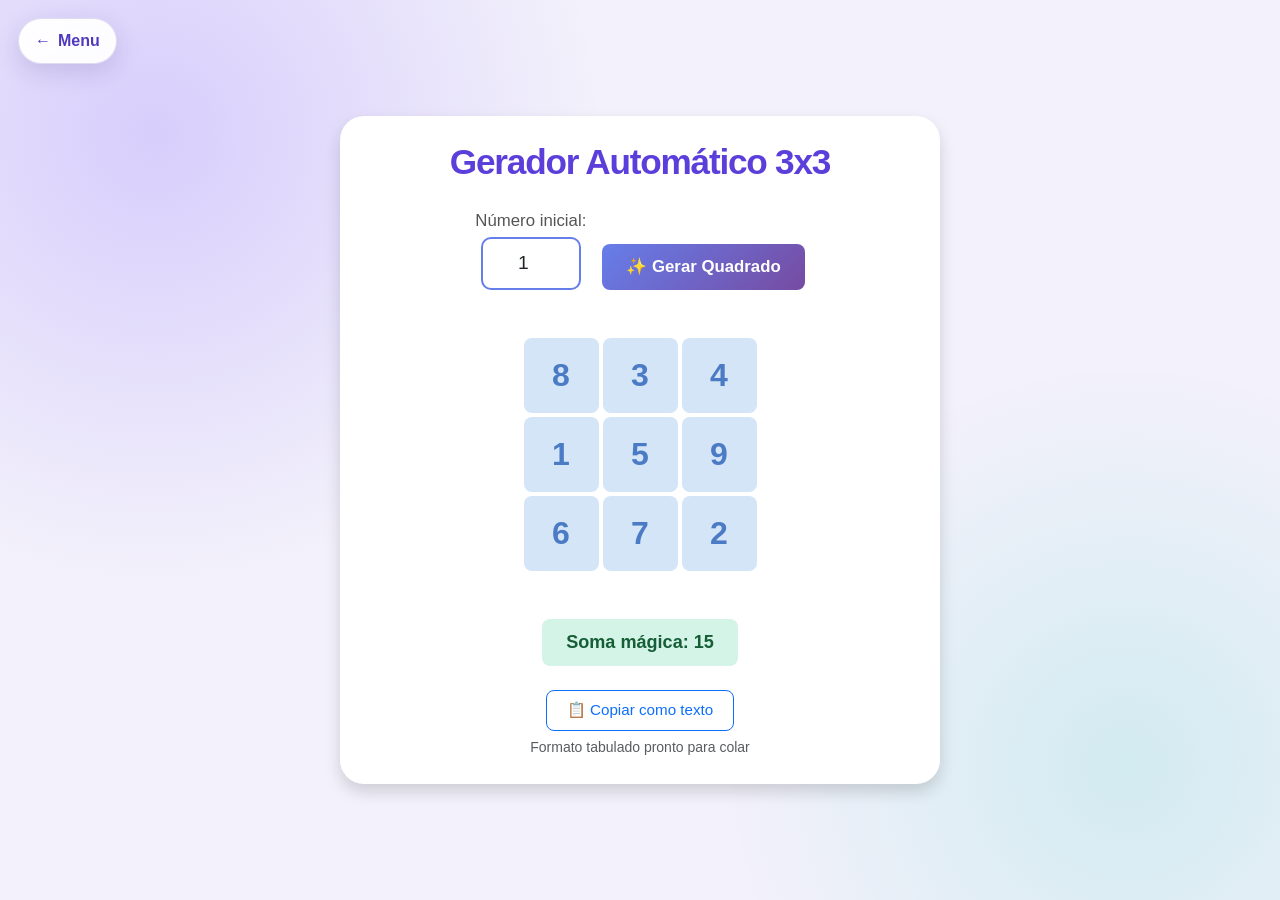
==== quadrado1.html @ 4acac305 "atualização" ====
<!DOCTYPE html>
<html lang="pt-br">
<head>
    <meta charset="UTF-8">
    <meta name="viewport" content="width=device-width, initial-scale=1.0">
    <title>Gerador Automático 3x3</title>
    <link rel="stylesheet" href="https://cdn.jsdelivr.net/npm/bootstrap@5.3.3/dist/css/bootstrap.min.css">
    <link rel="stylesheet" href="static/css/quadrado1.css">
</head>
<body>
<a href="index.html" class="btn btn-voltar-floating" aria-label="Voltar ao menu">&larr; <span>Menu</span></a>
<div class="container container-principal">
    <div class="magic-card bg-white p-4 shadow">
        <h1 class="titulo mb-4">Gerador Automático 3x3</h1>
        <form class="d-flex flex-column flex-sm-row justify-content-center align-items-center gap-3 mb-4" onsubmit="event.preventDefault(); gerarQuadrado();">
            <div class="d-flex flex-column align-items-center">
                <label for="start" class="form-label label-pequeno mb-1 w-100 text-center">Número inicial:</label>
                <input type="number" id="start" value="1" class="form-control text-center input-inicio" style="width:100px;" min="-999" max="999">
            </div>
            <button type="submit" class="btn btn-primary btn-gerar mt-2 mt-sm-4 align-self-sm-end align-self-center">✨ Gerar Quadrado</button>
        </form>
        <div id="magic-result" class="d-flex flex-column align-items-center"></div>
        <div id="copy-box" class="text-center mt-2"></div>
    </div>
</div>
<script src="static/js/magic.js"></script>
<script>
    function copyTexto(texto) {
        if (navigator.clipboard && navigator.clipboard.writeText) {
            navigator.clipboard.writeText(texto).then(() => {
                document.getElementById('copy-box').innerHTML = "<small class='text-success'>Copiado!</small>";
            }).catch(() => {
                document.getElementById('copy-box').innerHTML = "<small class='text-danger'>Não foi possível copiar automaticamente.</small>";
            });
        } else {
            document.getElementById('copy-box').innerHTML = "<small class='text-danger'>Seu navegador não permite cópia automática.</small>";
        }
    }

    function gerarQuadrado() {
        const startVal = parseInt(document.getElementById('start').value, 10);
        const start = Number.isNaN(startVal) ? 1 : startVal;
        const square = generateMagicSquareByStart(start);
        const magic = square[0].reduce((a, b) => a + b, 0);

        let table = `<table class="magic-table"><tbody>`;
        for (const row of square) {
            table += "<tr>";
            for (const v of row) table += `<td class="magic-cell">${v}</td>`;
            table += "</tr>";
        }
        table += "</tbody></table>";
        table += `<div class="magic-sum alert alert-info mt-4">Soma mágica: <b>${magic}</b></div>`;
        document.getElementById("magic-result").innerHTML = table;

        const texto = square.map(r => r.join('\t')).join('\n');
        document.getElementById('copy-box').innerHTML = `
            <button type="button" class="btn btn-outline-primary btn-sm mt-3 btn-copiar" onclick='copyTexto(${JSON.stringify(texto)})'>📋 Copiar como texto</button>
            <div class="mt-1"><small class="text-muted">Formato tabulado pronto para colar</small></div>
        `;
    }
    window.onload = gerarQuadrado;
</script>
</body>
</html>
---- static/css/quadrado1.css ----
* {
    box-sizing: border-box;
}

body {
    background: linear-gradient(135deg, #667eea 0%, #764ba2 100%);
    font-family: 'Segoe UI', Tahoma, Geneva, Verdana, sans-serif;
    min-height: 100vh;
    margin: 0;
    display: flex;
    justify-content: center;
    align-items: center;
}

.container-principal {
    width: 100%;
    max-width: 1200px;
    padding: 20px;
    display: flex;
    justify-content: center;
    align-items: center;
    min-height: 100vh;
}

.magic-card {
    width: 100%;
    max-width: 600px;
    box-shadow: 0 20px 60px rgba(0,0,0,0.3);
    border-radius: 24px;
    background: #ffffff;
    padding: 40px;
    display: flex;
    flex-direction: column;
    align-items: center;
    transition: transform 0.3s ease;
}

.magic-card:hover {
    transform: translateY(-5px);
}

.titulo {
    text-align: center;
    font-size: 2.2rem;
    font-weight: 700;
    color: #667eea;
    margin-bottom: 1.5rem;
    text-shadow: 2px 2px 4px rgba(0,0,0,0.1);
}

.label-pequeno {
    font-size: 1.05rem;
    font-weight: 500;
    color: #555;
}

.input-inicio {
    font-size: 1.2rem;
    padding: 10px 15px;
    border-radius: 10px;
    text-align: center;
    min-width: 100px;
    border: 2px solid #667eea;
    transition: all 0.3s ease;
}

.input-inicio:focus {
    outline: none;
    border-color: #764ba2;
    box-shadow: 0 0 15px rgba(102, 126, 234, 0.3);
}

.btn-gerar {
    font-size: 1.05rem;
    padding: 10px 24px;
    border-radius: 8px;
    font-weight: 600;
    margin-top: 10px;
    background: linear-gradient(135deg, #667eea 0%, #764ba2 100%);
    border: none;
    transition: all 0.3s ease;
    color: white;
    cursor: pointer;
}

.btn-gerar:hover, .btn-gerar:focus {
    background: linear-gradient(135deg, #764ba2 0%, #667eea 100%);
    box-shadow: 0 8px 25px rgba(102, 126, 234, 0.4);
    transform: translateY(-2px);
}

.magic-table {
    margin: 20px auto;
    background: transparent;
    border-radius: 15px;
    border-collapse: separate;
    border-spacing: 4px;
    overflow: hidden;
}

.magic-cell {
    font-size: 2rem;
    font-weight: 600;
    width: 75px;
    height: 75px;
    background: #d4e5f7;
    color: #4a7bc4;
    border: none;
    border-radius: 8px;
    text-align: center;
    vertical-align: middle;
    transition: all 0.3s ease;
    padding: 0;
}

.magic-cell:hover {
    background: #bdd4ed;
    transform: scale(1.05);
}



.magic-sum {
    font-size: 1.15rem;
    font-weight: 600;
    color: #165e37;
    background: #d4f4e8 !important;
    border-radius: 8px;
    margin: 20px auto 0 auto;
    padding: 10px 24px;
    box-shadow: none;
    text-align: center;
    display: inline-block;
    border: none;
}

.btn-outline-secondary {
    margin-top: 20px;
    border-radius: 12px;
    font-weight: 500;
    width: 100%;
    max-width: 250px;
    padding: 10px 20px;
    background: rgba(255,255,255,0.9);
    transition: all 0.3s ease;
}

.btn-copiar {
    border-radius: 8px;
    padding: 8px 20px;
    font-size: 0.95rem;
}

.btn-outline-secondary:hover {
    transform: translateY(-2px);
    box-shadow: 0 5px 15px rgba(0,0,0,0.2);
}

.magic-sum {
    font-size: 1.13em;
    font-weight: 600;
    color: #165e37;
    background: #d4f4e8 !important;
    border-radius: 8px;
    margin: 20px auto 0 auto;
    padding: 10px 24px;
    box-shadow: none;
    text-align: center;
}

.btn-outline-secondary {
    margin-top: 16px;
    border-radius: 10px;
    font-weight: 500;
    width: 100%;
    max-width: 210px;
}

/* Tablets */
@media (max-width: 768px) {
    .magic-card {
        padding: 30px 25px;
        max-width: 90%;
    }
    
    .titulo {
        font-size: 1.8rem;
    }
    
    .magic-cell {
        font-size: 1.8em;
        width: 70px;
        height: 70px;
    }
}

/* Mobile */
@media (max-width: 480px) {
    .container-principal {
        padding: 15px;
    }
    
    .magic-card {
        padding: 25px 20px;
    }
    
    .titulo {
        font-size: 1.4rem;
    }
    
    .magic-cell {
        font-size: 1.4em;
        width: 60px;
        height: 60px;
        border: 2px solid #90caf9;
    }
    
    .input-inicio {
        font-size: 1rem;
        min-width: 80px;
    }
    
    .btn-gerar {
        font-size: 1rem;
        padding: 10px 20px;
    }
    
    .btn-outline-secondary {
        font-size: 0.95rem;
    }
}

/* Acabamento visual compartilhado das atividades */
body {
    align-items: flex-start;
    color: #17213c;
    background:
        radial-gradient(circle at 12% 15%, rgba(132, 100, 255, 0.25), transparent 28rem),
        radial-gradient(circle at 88% 85%, rgba(59, 207, 193, 0.18), transparent 25rem),
        #f3f1fb;
}

.magic-card {
    border: 1px solid rgba(255, 255, 255, 0.9);
    box-shadow: 0 24px 60px rgba(48, 36, 105, 0.16);
}

.magic-card:hover { transform: none; }

.titulo {
    color: #5c3fdb;
    letter-spacing: -0.035em;
    text-shadow: none;
}

.btn-voltar-floating {
    position: fixed;
    top: 18px;
    left: 18px;
    z-index: 1000;
    display: inline-flex;
    gap: 7px;
    align-items: center;
    padding: 10px 16px;
    border: 1px solid rgba(91, 68, 184, 0.18);
    border-radius: 999px;
    color: #5139bd;
    font-weight: 700;
    background: rgba(255, 255, 255, 0.94);
    box-shadow: 0 8px 24px rgba(48, 36, 105, 0.15);
    backdrop-filter: blur(10px);
}

.btn-voltar-floating:hover,
.btn-voltar-floating:focus-visible {
    color: #fff;
    background: #6246dc;
    transform: translateY(-2px);
}

@media (max-width: 480px) {
    .btn-voltar-floating { top: 10px; left: 10px; padding: 9px 13px; }
    .container-principal { padding-top: 64px; }
}
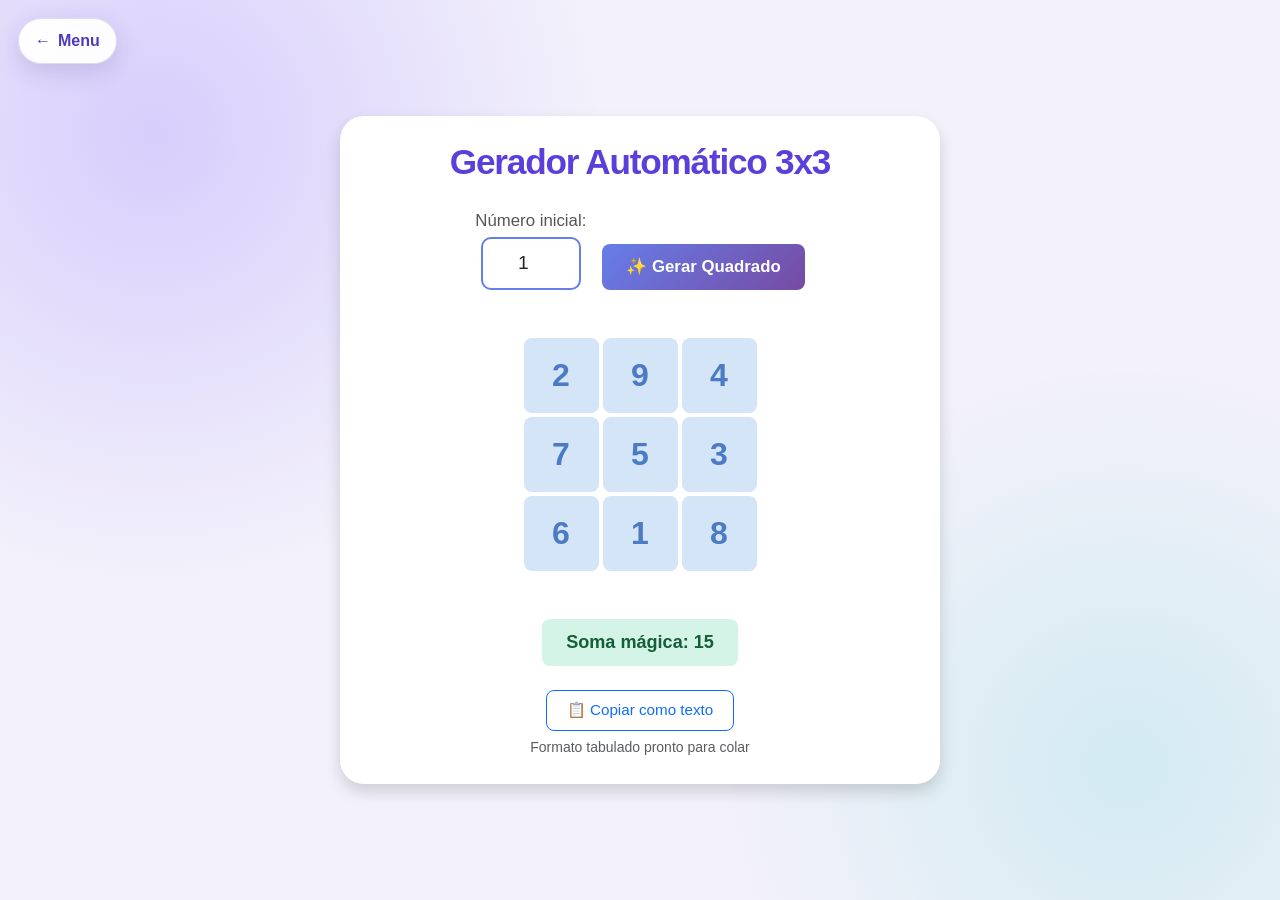
==== commit 93fd4b30: "Adiciona sitemap e robots para Google" ====
--- a/quadrado1.html
+++ b/quadrado1.html
@@ -3,7 +3,8 @@
 <head>
     <meta charset="UTF-8">
     <meta name="viewport" content="width=device-width, initial-scale=1.0">
-    <title>Gerador Automático 3x3</title>
+    <meta name="description" content="Crie quadrados mágicos 3x3 automaticamente, escolha o número inicial e confira a soma mágica de cada linha, coluna e diagonal.">
+    <title>Gerador de Quadrado Mágico 3x3</title>
     <link rel="stylesheet" href="https://cdn.jsdelivr.net/npm/bootstrap@5.3.3/dist/css/bootstrap.min.css">
     <link rel="stylesheet" href="static/css/quadrado1.css">
 </head>
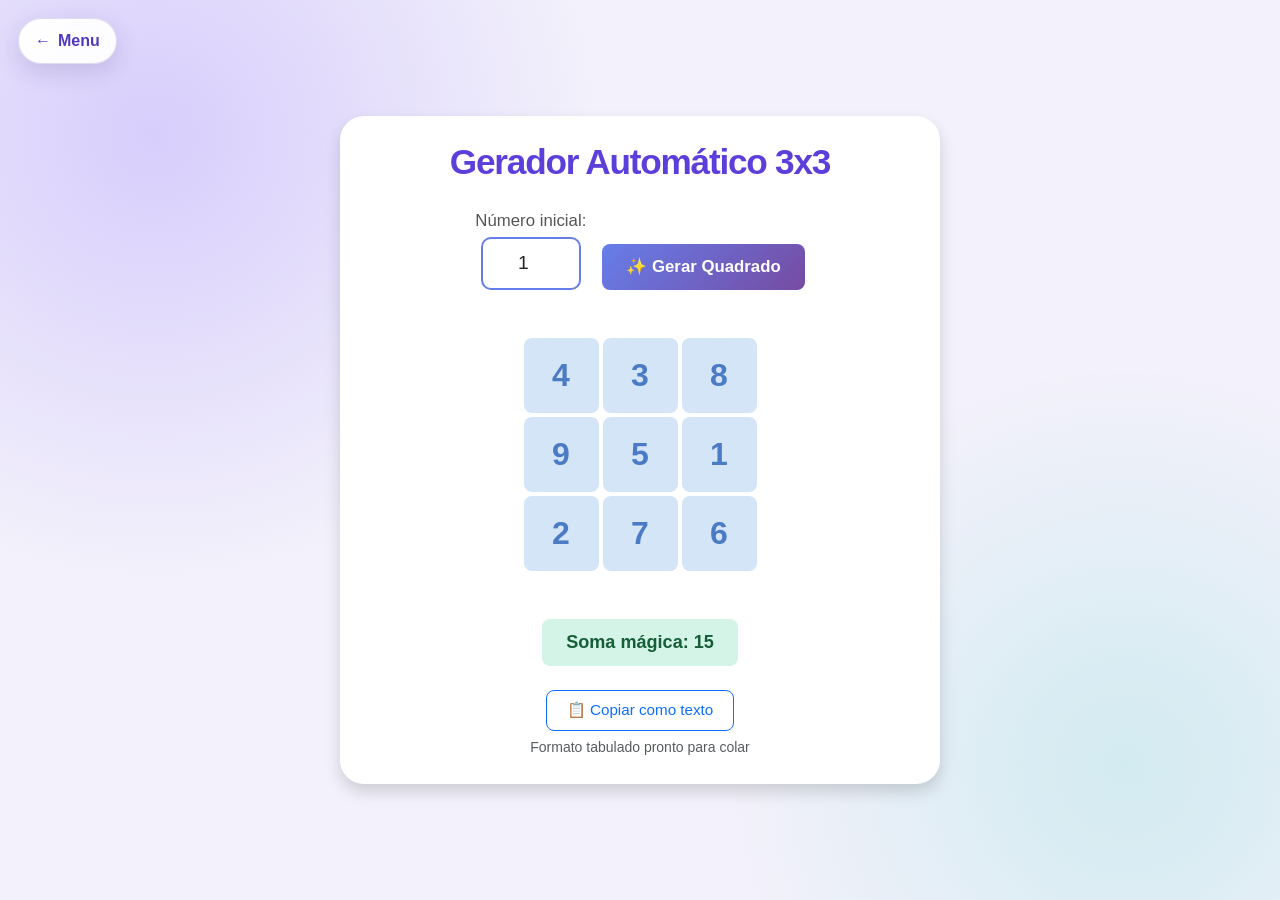
==== commit 2727e556: "quadrados automático" ====
--- a/quadrado1.html
+++ b/quadrado1.html
@@ -25,6 +25,7 @@
     </div>
 </div>
 <script src="static/js/magic.js"></script>
+<script src="static/js/auto-geracao.js"></script>
 <script>
     function copyTexto(texto) {
         if (navigator.clipboard && navigator.clipboard.writeText) {
@@ -39,8 +40,7 @@
     }
 
     function gerarQuadrado() {
-        const startVal = parseInt(document.getElementById('start').value, 10);
-        const start = Number.isNaN(startVal) ? 1 : startVal;
+        const start = Number(document.getElementById('start').value);
         const square = generateMagicSquareByStart(start);
         const magic = square[0].reduce((a, b) => a + b, 0);
 
@@ -60,6 +60,7 @@
             <div class="mt-1"><small class="text-muted">Formato tabulado pronto para colar</small></div>
         `;
     }
+    gerarQuadrado = configurarGeracaoAutomatica(['start'], gerarQuadrado);
     window.onload = gerarQuadrado;
 </script>
 </body>
